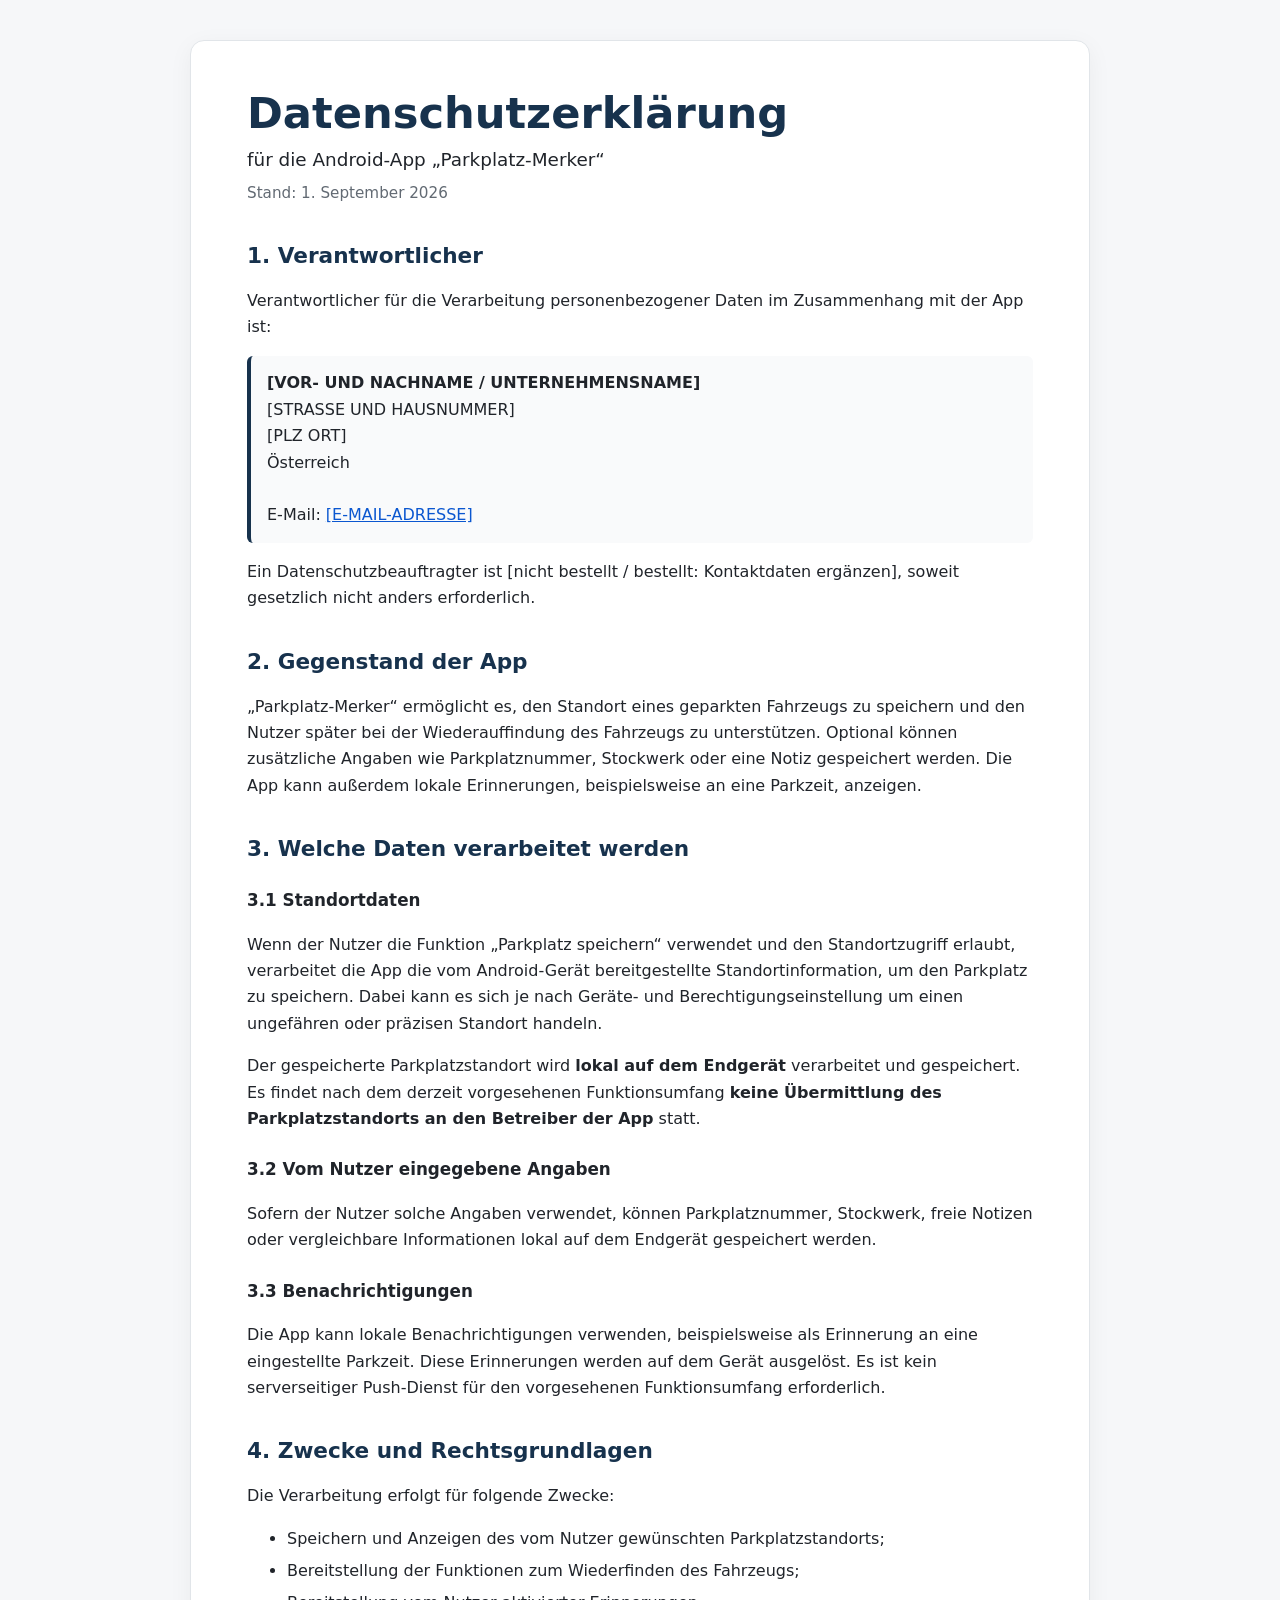
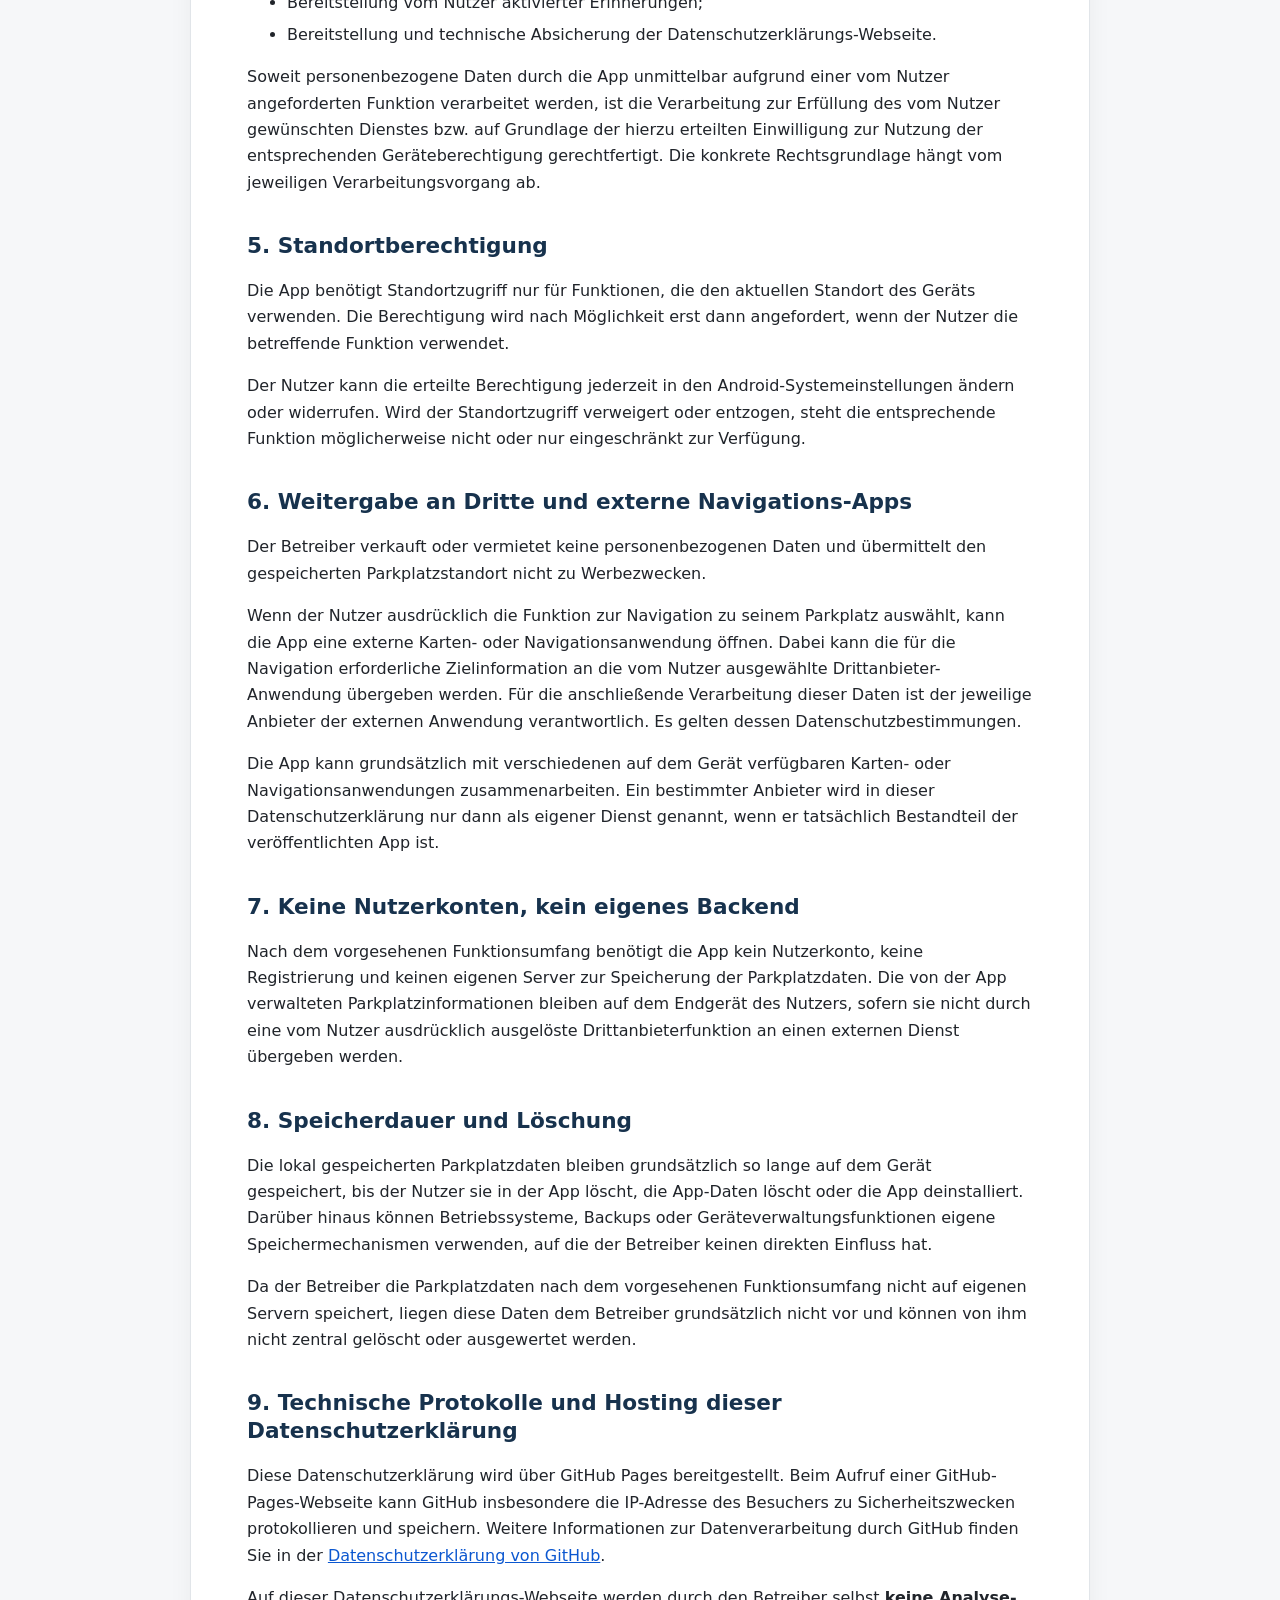
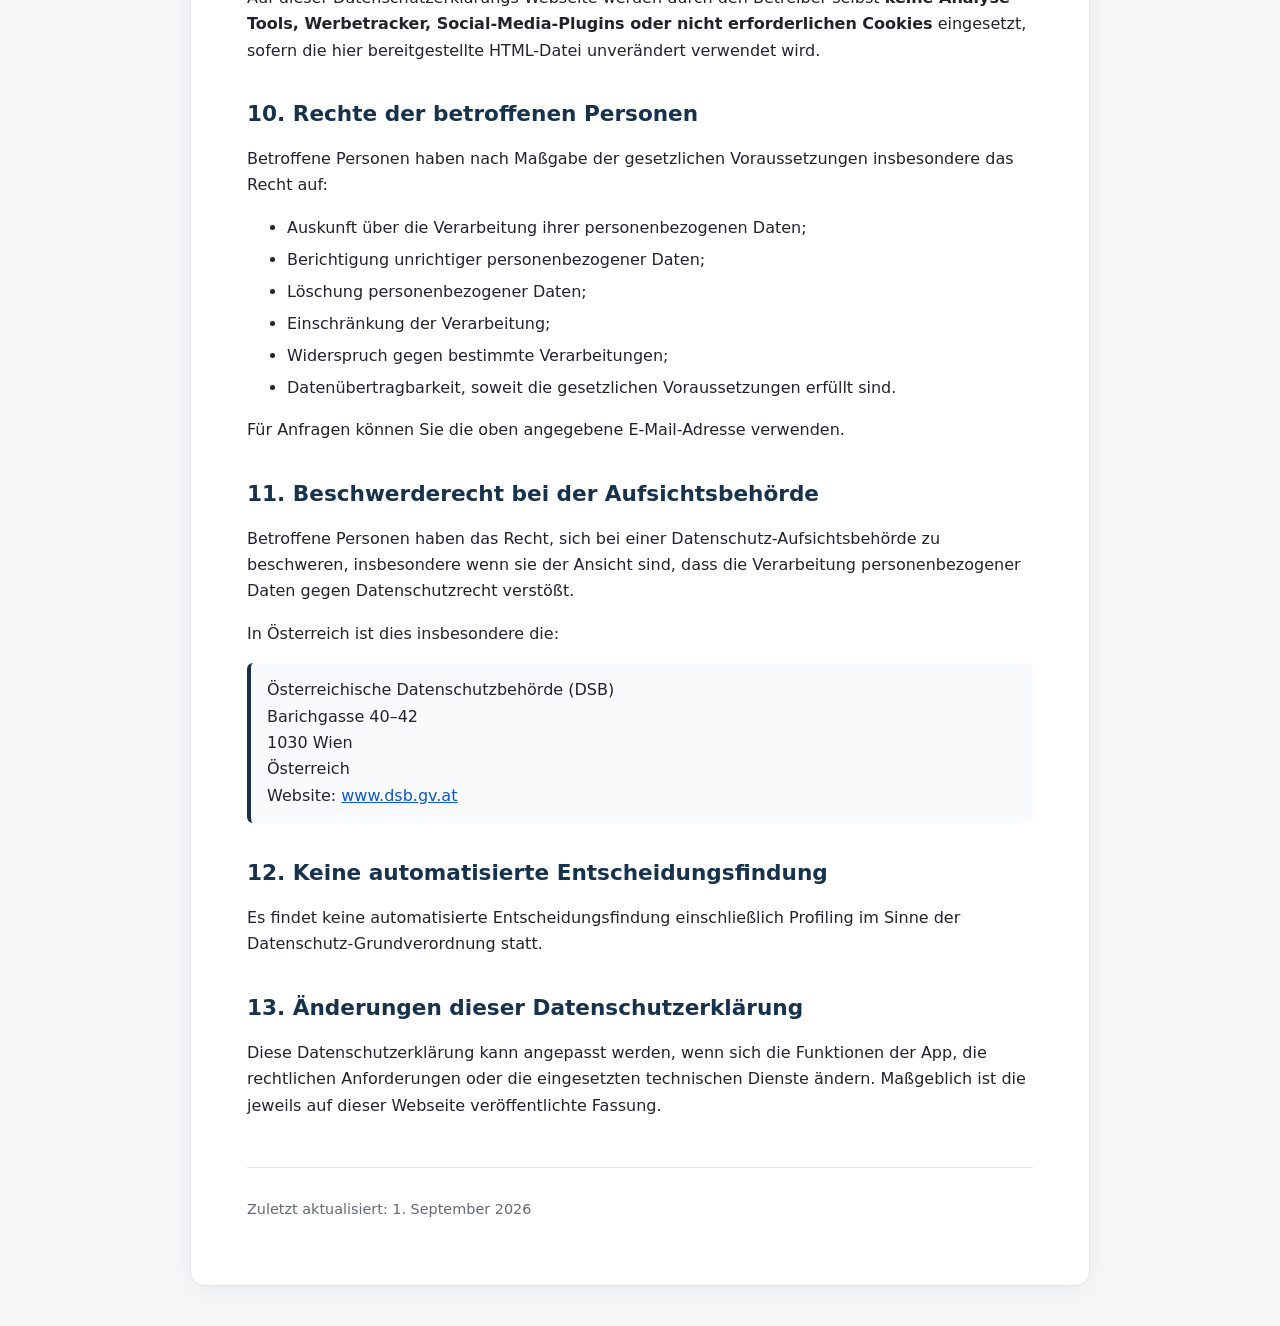
==== ParkplatzMerker/index.html @ 89ed3713 "add files from ParkplatzMerker" ====
<!doctype html>
<html lang="de">
<head>
  <meta charset="utf-8">
  <meta name="viewport" content="width=device-width, initial-scale=1">
  <meta name="description" content="Datenschutzerklärung für die Android-App Parkplatz-Merker.">
  <title>Datenschutzerklärung – Parkplatz-Merker</title>
  <link rel="stylesheet" href="style.css">
</head>
<body>
<main class="container">
  <header>
    <h1>Datenschutzerklärung</h1>
    <p class="subtitle">für die Android-App „Parkplatz-Merker“</p>
    <p class="updated">Stand: 1. September 2026</p>
  </header>

  <section>
    <h2>1. Verantwortlicher</h2>
    <p>Verantwortlicher für die Verarbeitung personenbezogener Daten im Zusammenhang mit der App ist:</p>
    <address>
      <strong>[VOR- UND NACHNAME / UNTERNEHMENSNAME]</strong><br>
      [STRASSE UND HAUSNUMMER]<br>
      [PLZ ORT]<br>
      Österreich<br><br>
      E-Mail: <a href="mailto:[E-MAIL-ADRESSE]">[E-MAIL-ADRESSE]</a>
    </address>
    <p>Ein Datenschutzbeauftragter ist [nicht bestellt / bestellt: Kontaktdaten ergänzen], soweit gesetzlich nicht anders erforderlich.</p>
  </section>

  <section>
    <h2>2. Gegenstand der App</h2>
    <p>„Parkplatz-Merker“ ermöglicht es, den Standort eines geparkten Fahrzeugs zu speichern und den Nutzer später bei der Wiederauffindung des Fahrzeugs zu unterstützen. Optional können zusätzliche Angaben wie Parkplatznummer, Stockwerk oder eine Notiz gespeichert werden. Die App kann außerdem lokale Erinnerungen, beispielsweise an eine Parkzeit, anzeigen.</p>
  </section>

  <section>
    <h2>3. Welche Daten verarbeitet werden</h2>
    <h3>3.1 Standortdaten</h3>
    <p>Wenn der Nutzer die Funktion „Parkplatz speichern“ verwendet und den Standortzugriff erlaubt, verarbeitet die App die vom Android-Gerät bereitgestellte Standortinformation, um den Parkplatz zu speichern. Dabei kann es sich je nach Geräte- und Berechtigungseinstellung um einen ungefähren oder präzisen Standort handeln.</p>
    <p>Der gespeicherte Parkplatzstandort wird <strong>lokal auf dem Endgerät</strong> verarbeitet und gespeichert. Es findet nach dem derzeit vorgesehenen Funktionsumfang <strong>keine Übermittlung des Parkplatzstandorts an den Betreiber der App</strong> statt.</p>

    <h3>3.2 Vom Nutzer eingegebene Angaben</h3>
    <p>Sofern der Nutzer solche Angaben verwendet, können Parkplatznummer, Stockwerk, freie Notizen oder vergleichbare Informationen lokal auf dem Endgerät gespeichert werden.</p>

    <h3>3.3 Benachrichtigungen</h3>
    <p>Die App kann lokale Benachrichtigungen verwenden, beispielsweise als Erinnerung an eine eingestellte Parkzeit. Diese Erinnerungen werden auf dem Gerät ausgelöst. Es ist kein serverseitiger Push-Dienst für den vorgesehenen Funktionsumfang erforderlich.</p>
  </section>

  <section>
    <h2>4. Zwecke und Rechtsgrundlagen</h2>
    <p>Die Verarbeitung erfolgt für folgende Zwecke:</p>
    <ul>
      <li>Speichern und Anzeigen des vom Nutzer gewünschten Parkplatzstandorts;</li>
      <li>Bereitstellung der Funktionen zum Wiederfinden des Fahrzeugs;</li>
      <li>Bereitstellung vom Nutzer aktivierter Erinnerungen;</li>
      <li>Bereitstellung und technische Absicherung der Datenschutzerklärungs-Webseite.</li>
    </ul>
    <p>Soweit personenbezogene Daten durch die App unmittelbar aufgrund einer vom Nutzer angeforderten Funktion verarbeitet werden, ist die Verarbeitung zur Erfüllung des vom Nutzer gewünschten Dienstes bzw. auf Grundlage der hierzu erteilten Einwilligung zur Nutzung der entsprechenden Geräteberechtigung gerechtfertigt. Die konkrete Rechtsgrundlage hängt vom jeweiligen Verarbeitungsvorgang ab.</p>
  </section>

  <section>
    <h2>5. Standortberechtigung</h2>
    <p>Die App benötigt Standortzugriff nur für Funktionen, die den aktuellen Standort des Geräts verwenden. Die Berechtigung wird nach Möglichkeit erst dann angefordert, wenn der Nutzer die betreffende Funktion verwendet.</p>
    <p>Der Nutzer kann die erteilte Berechtigung jederzeit in den Android-Systemeinstellungen ändern oder widerrufen. Wird der Standortzugriff verweigert oder entzogen, steht die entsprechende Funktion möglicherweise nicht oder nur eingeschränkt zur Verfügung.</p>
  </section>

  <section>
    <h2>6. Weitergabe an Dritte und externe Navigations-Apps</h2>
    <p>Der Betreiber verkauft oder vermietet keine personenbezogenen Daten und übermittelt den gespeicherten Parkplatzstandort nicht zu Werbezwecken.</p>
    <p>Wenn der Nutzer ausdrücklich die Funktion zur Navigation zu seinem Parkplatz auswählt, kann die App eine externe Karten- oder Navigationsanwendung öffnen. Dabei kann die für die Navigation erforderliche Zielinformation an die vom Nutzer ausgewählte Drittanbieter-Anwendung übergeben werden. Für die anschließende Verarbeitung dieser Daten ist der jeweilige Anbieter der externen Anwendung verantwortlich. Es gelten dessen Datenschutzbestimmungen.</p>
    <p>Die App kann grundsätzlich mit verschiedenen auf dem Gerät verfügbaren Karten- oder Navigationsanwendungen zusammenarbeiten. Ein bestimmter Anbieter wird in dieser Datenschutzerklärung nur dann als eigener Dienst genannt, wenn er tatsächlich Bestandteil der veröffentlichten App ist.</p>
  </section>

  <section>
    <h2>7. Keine Nutzerkonten, kein eigenes Backend</h2>
    <p>Nach dem vorgesehenen Funktionsumfang benötigt die App kein Nutzerkonto, keine Registrierung und keinen eigenen Server zur Speicherung der Parkplatzdaten. Die von der App verwalteten Parkplatzinformationen bleiben auf dem Endgerät des Nutzers, sofern sie nicht durch eine vom Nutzer ausdrücklich ausgelöste Drittanbieterfunktion an einen externen Dienst übergeben werden.</p>
  </section>

  <section>
    <h2>8. Speicherdauer und Löschung</h2>
    <p>Die lokal gespeicherten Parkplatzdaten bleiben grundsätzlich so lange auf dem Gerät gespeichert, bis der Nutzer sie in der App löscht, die App-Daten löscht oder die App deinstalliert. Darüber hinaus können Betriebssysteme, Backups oder Geräteverwaltungsfunktionen eigene Speichermechanismen verwenden, auf die der Betreiber keinen direkten Einfluss hat.</p>
    <p>Da der Betreiber die Parkplatzdaten nach dem vorgesehenen Funktionsumfang nicht auf eigenen Servern speichert, liegen diese Daten dem Betreiber grundsätzlich nicht vor und können von ihm nicht zentral gelöscht oder ausgewertet werden.</p>
  </section>

  <section>
    <h2>9. Technische Protokolle und Hosting dieser Datenschutzerklärung</h2>
    <p>Diese Datenschutzerklärung wird über GitHub Pages bereitgestellt. Beim Aufruf einer GitHub-Pages-Webseite kann GitHub insbesondere die IP-Adresse des Besuchers zu Sicherheitszwecken protokollieren und speichern. Weitere Informationen zur Datenverarbeitung durch GitHub finden Sie in der <a href="https://docs.github.com/en/site-policy/privacy-policies/github-general-privacy-statement" target="_blank" rel="noopener noreferrer">Datenschutzerklärung von GitHub</a>.</p>
    <p>Auf dieser Datenschutzerklärungs-Webseite werden durch den Betreiber selbst <strong>keine Analyse-Tools, Werbetracker, Social-Media-Plugins oder nicht erforderlichen Cookies</strong> eingesetzt, sofern die hier bereitgestellte HTML-Datei unverändert verwendet wird.</p>
  </section>

  <section>
    <h2>10. Rechte der betroffenen Personen</h2>
    <p>Betroffene Personen haben nach Maßgabe der gesetzlichen Voraussetzungen insbesondere das Recht auf:</p>
    <ul>
      <li>Auskunft über die Verarbeitung ihrer personenbezogenen Daten;</li>
      <li>Berichtigung unrichtiger personenbezogener Daten;</li>
      <li>Löschung personenbezogener Daten;</li>
      <li>Einschränkung der Verarbeitung;</li>
      <li>Widerspruch gegen bestimmte Verarbeitungen;</li>
      <li>Datenübertragbarkeit, soweit die gesetzlichen Voraussetzungen erfüllt sind.</li>
    </ul>
    <p>Für Anfragen können Sie die oben angegebene E-Mail-Adresse verwenden.</p>
  </section>

  <section>
    <h2>11. Beschwerderecht bei der Aufsichtsbehörde</h2>
    <p>Betroffene Personen haben das Recht, sich bei einer Datenschutz-Aufsichtsbehörde zu beschweren, insbesondere wenn sie der Ansicht sind, dass die Verarbeitung personenbezogener Daten gegen Datenschutzrecht verstößt.</p>
    <p>In Österreich ist dies insbesondere die:</p>
    <address>
      Österreichische Datenschutzbehörde (DSB)<br>
      Barichgasse 40–42<br>
      1030 Wien<br>
      Österreich<br>
      Website: <a href="https://www.dsb.gv.at/" target="_blank" rel="noopener noreferrer">www.dsb.gv.at</a>
    </address>
  </section>

  <section>
    <h2>12. Keine automatisierte Entscheidungsfindung</h2>
    <p>Es findet keine automatisierte Entscheidungsfindung einschließlich Profiling im Sinne der Datenschutz-Grundverordnung statt.</p>
  </section>

  <section>
    <h2>13. Änderungen dieser Datenschutzerklärung</h2>
    <p>Diese Datenschutzerklärung kann angepasst werden, wenn sich die Funktionen der App, die rechtlichen Anforderungen oder die eingesetzten technischen Dienste ändern. Maßgeblich ist die jeweils auf dieser Webseite veröffentlichte Fassung.</p>
  </section>

  <footer>
    <p>Zuletzt aktualisiert: 1. September 2026</p>
  </footer>
</main>
</body>
</html>
---- ParkplatzMerker/style.css ----
:root {
  color-scheme: light;
  --bg: #f6f7f9;
  --surface: #ffffff;
  --text: #20242a;
  --muted: #626a73;
  --border: #e1e5e9;
  --link: #0b57d0;
  --accent: #17324d;
}

* { box-sizing: border-box; }

body {
  margin: 0;
  font-family: system-ui, -apple-system, BlinkMacSystemFont, "Segoe UI", Roboto, Arial, sans-serif;
  line-height: 1.65;
  color: var(--text);
  background: var(--bg);
}

.container {
  width: min(900px, calc(100% - 32px));
  margin: 40px auto;
  background: var(--surface);
  padding: 48px 56px;
  border: 1px solid var(--border);
  border-radius: 14px;
  box-shadow: 0 6px 24px rgba(0,0,0,.05);
}

h1 {
  margin: 0 0 6px;
  color: var(--accent);
  font-size: clamp(2rem, 4vw, 2.7rem);
  line-height: 1.15;
}

h2 {
  margin-top: 2.25rem;
  font-size: 1.35rem;
  line-height: 1.3;
  color: var(--accent);
}

h3 {
  margin-top: 1.5rem;
  font-size: 1.05rem;
}

.subtitle { margin: 0; font-size: 1.15rem; }
.updated { margin-top: .35rem; color: var(--muted); font-size: .95rem; }

address {
  font-style: normal;
  padding: 14px 16px;
  background: #f9fafb;
  border-left: 4px solid var(--accent);
  border-radius: 6px;
}

a { color: var(--link); }
a:hover { text-decoration-thickness: 2px; }

li { margin: .35rem 0; }

footer {
  margin-top: 3rem;
  padding-top: 1rem;
  border-top: 1px solid var(--border);
  color: var(--muted);
  font-size: .9rem;
}

@media (max-width: 650px) {
  .container {
    width: min(100%, calc(100% - 20px));
    margin: 10px auto;
    padding: 28px 20px;
    border-radius: 10px;
  }
}
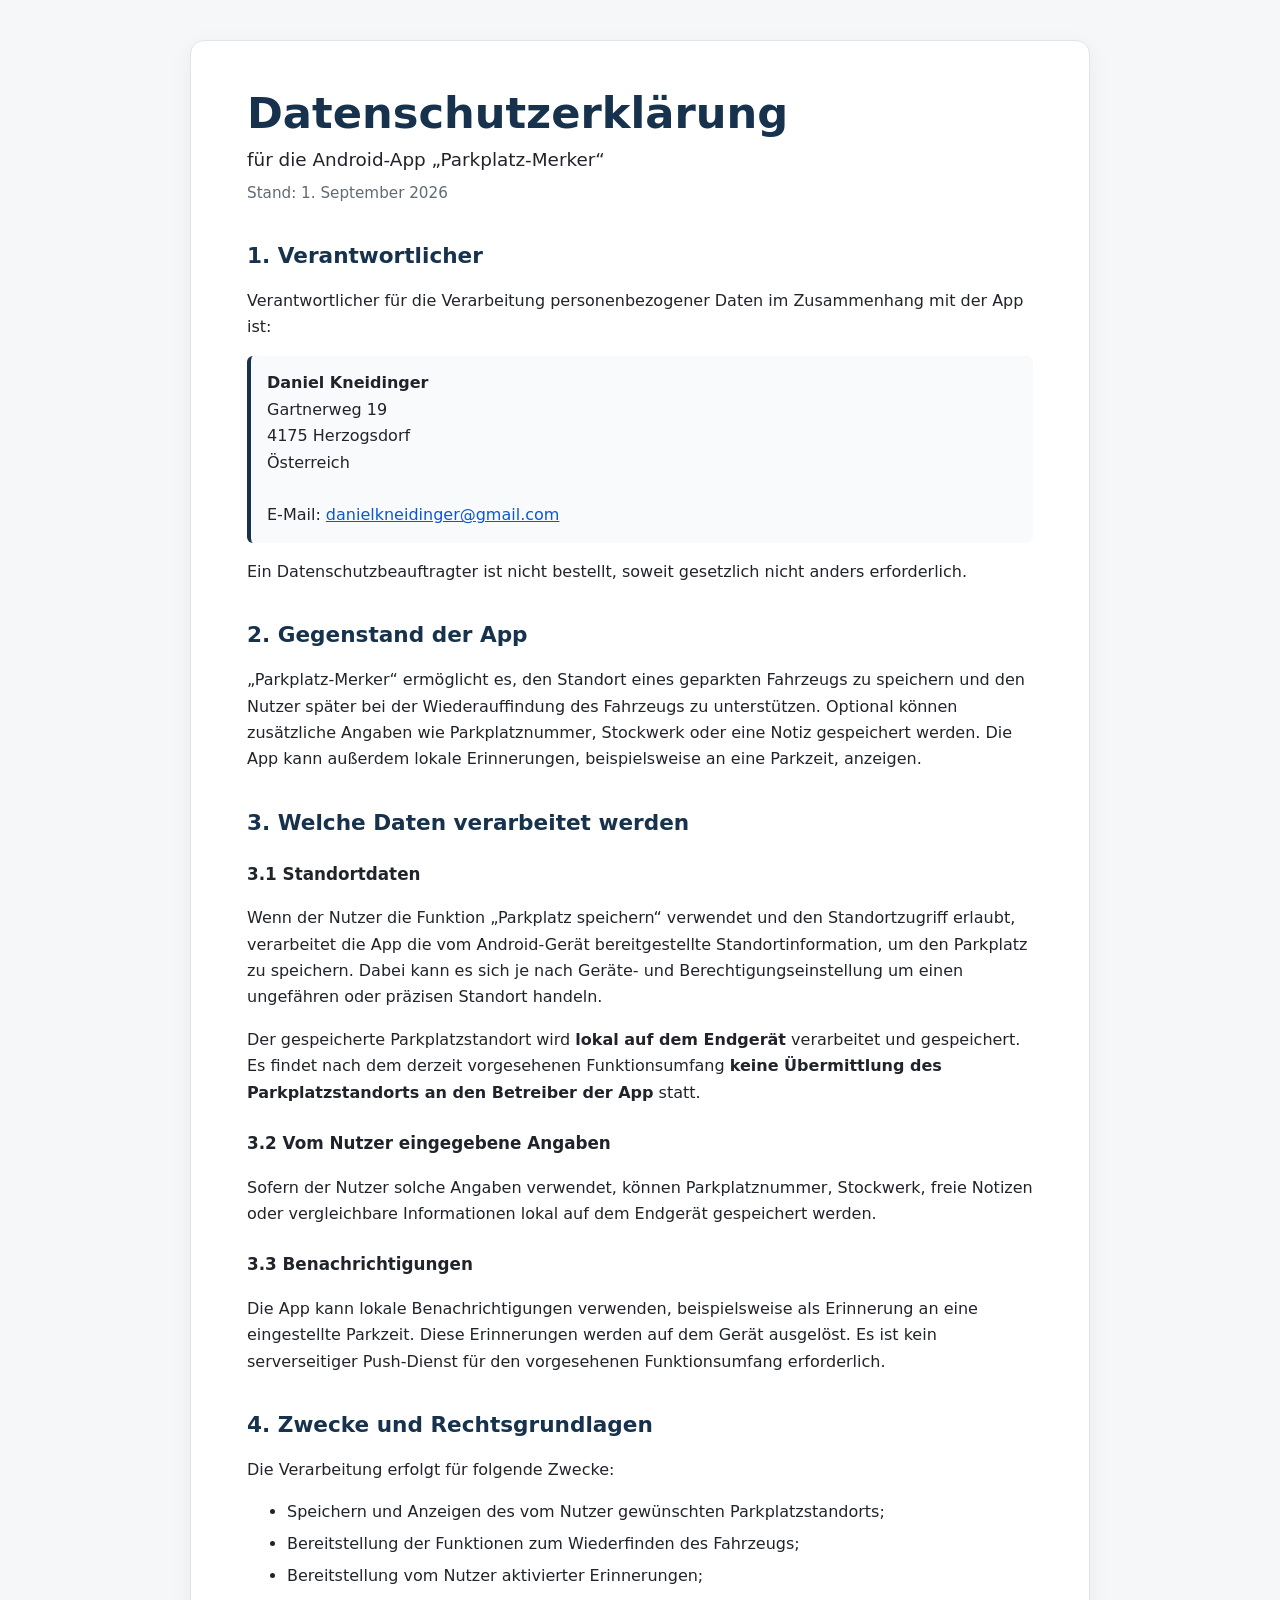
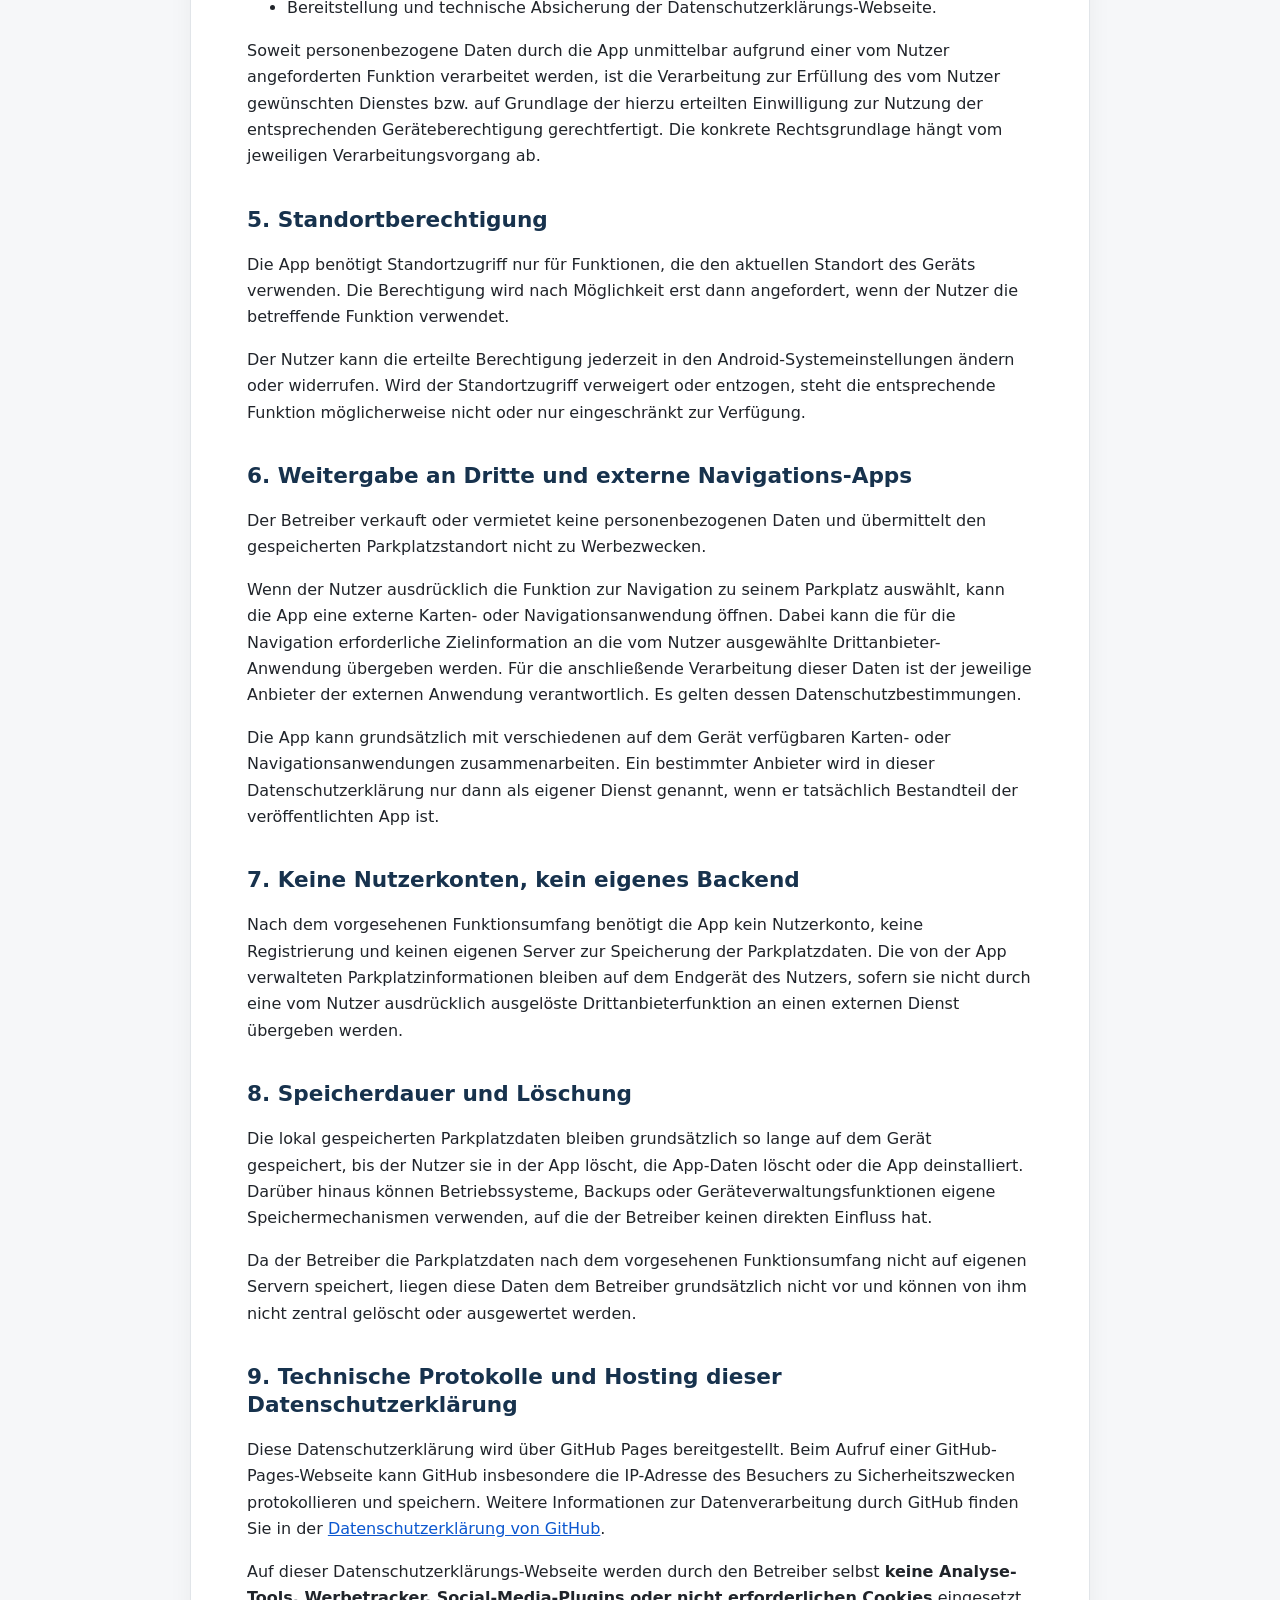
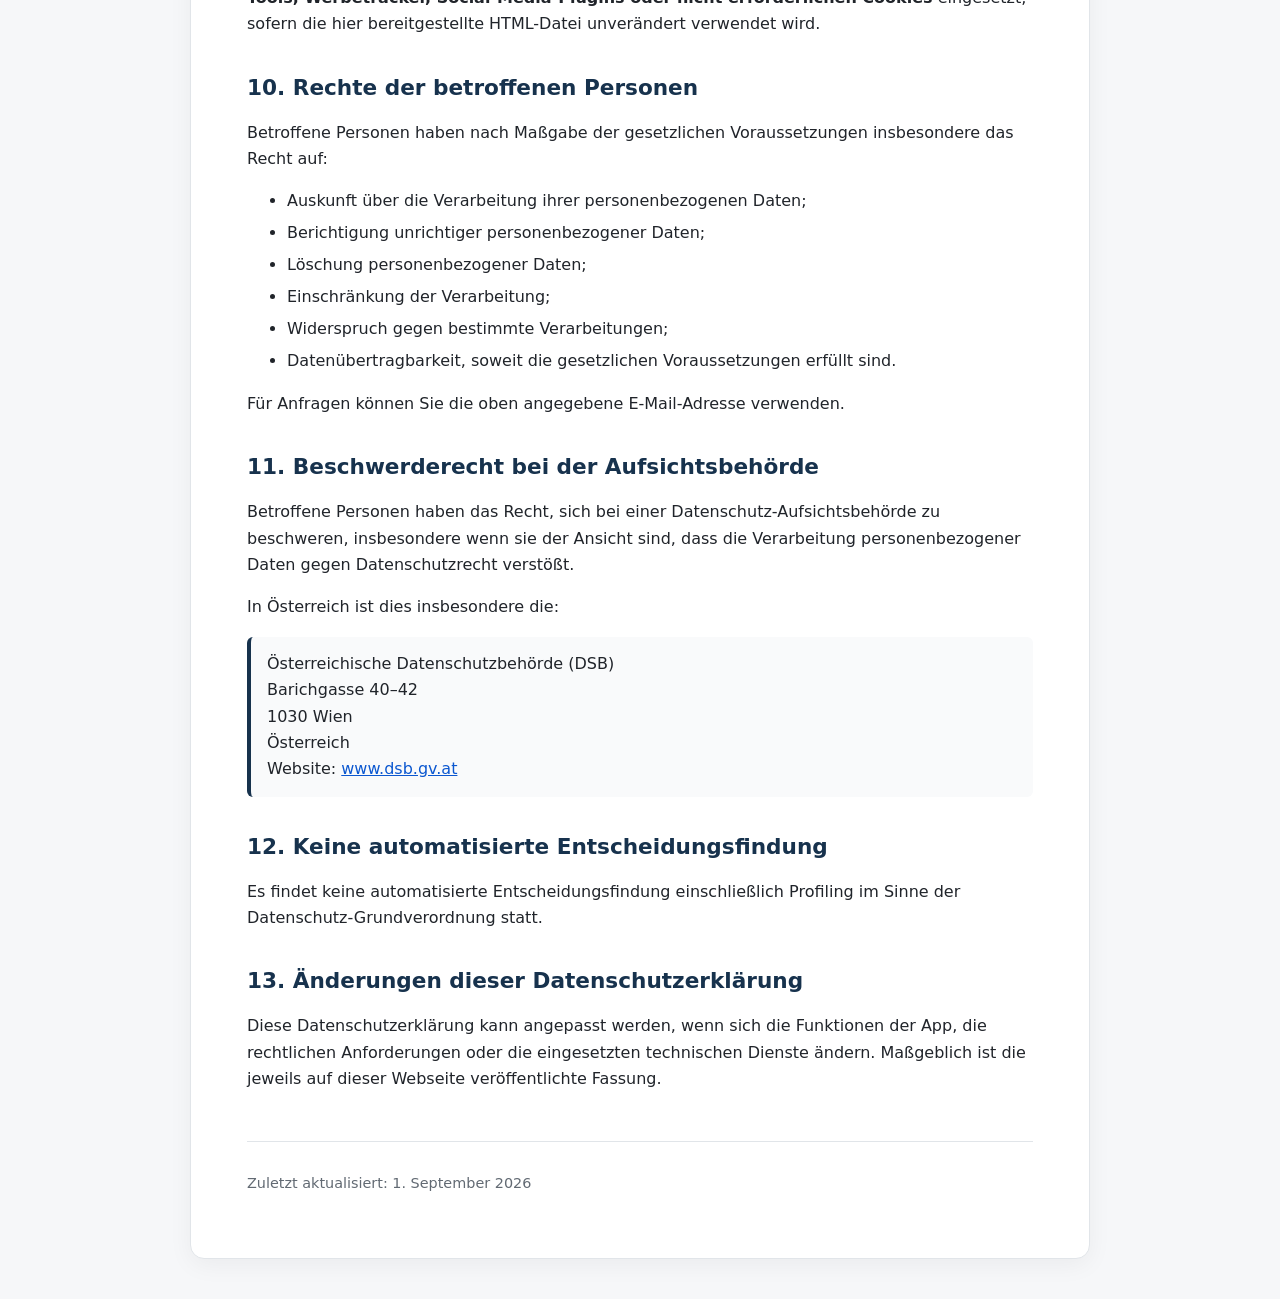
==== commit dec69abe: "Update contact information in index.html" ====
--- a/ParkplatzMerker/index.html
+++ b/ParkplatzMerker/index.html
@@ -19,13 +19,13 @@
     <h2>1. Verantwortlicher</h2>
     <p>Verantwortlicher für die Verarbeitung personenbezogener Daten im Zusammenhang mit der App ist:</p>
     <address>
-      <strong>[VOR- UND NACHNAME / UNTERNEHMENSNAME]</strong><br>
-      [STRASSE UND HAUSNUMMER]<br>
-      [PLZ ORT]<br>
+      <strong>Daniel Kneidinger</strong><br>
+      Gartnerweg 19<br>
+      4175 Herzogsdorf<br>
       Österreich<br><br>
-      E-Mail: <a href="mailto:[E-MAIL-ADRESSE]">[E-MAIL-ADRESSE]</a>
+      E-Mail: <a href="mailto:[E-MAIL-ADRESSE]">danielkneidinger@gmail.com</a>
     </address>
-    <p>Ein Datenschutzbeauftragter ist [nicht bestellt / bestellt: Kontaktdaten ergänzen], soweit gesetzlich nicht anders erforderlich.</p>
+    <p>Ein Datenschutzbeauftragter ist nicht bestellt, soweit gesetzlich nicht anders erforderlich.</p>
   </section>
 
   <section>
